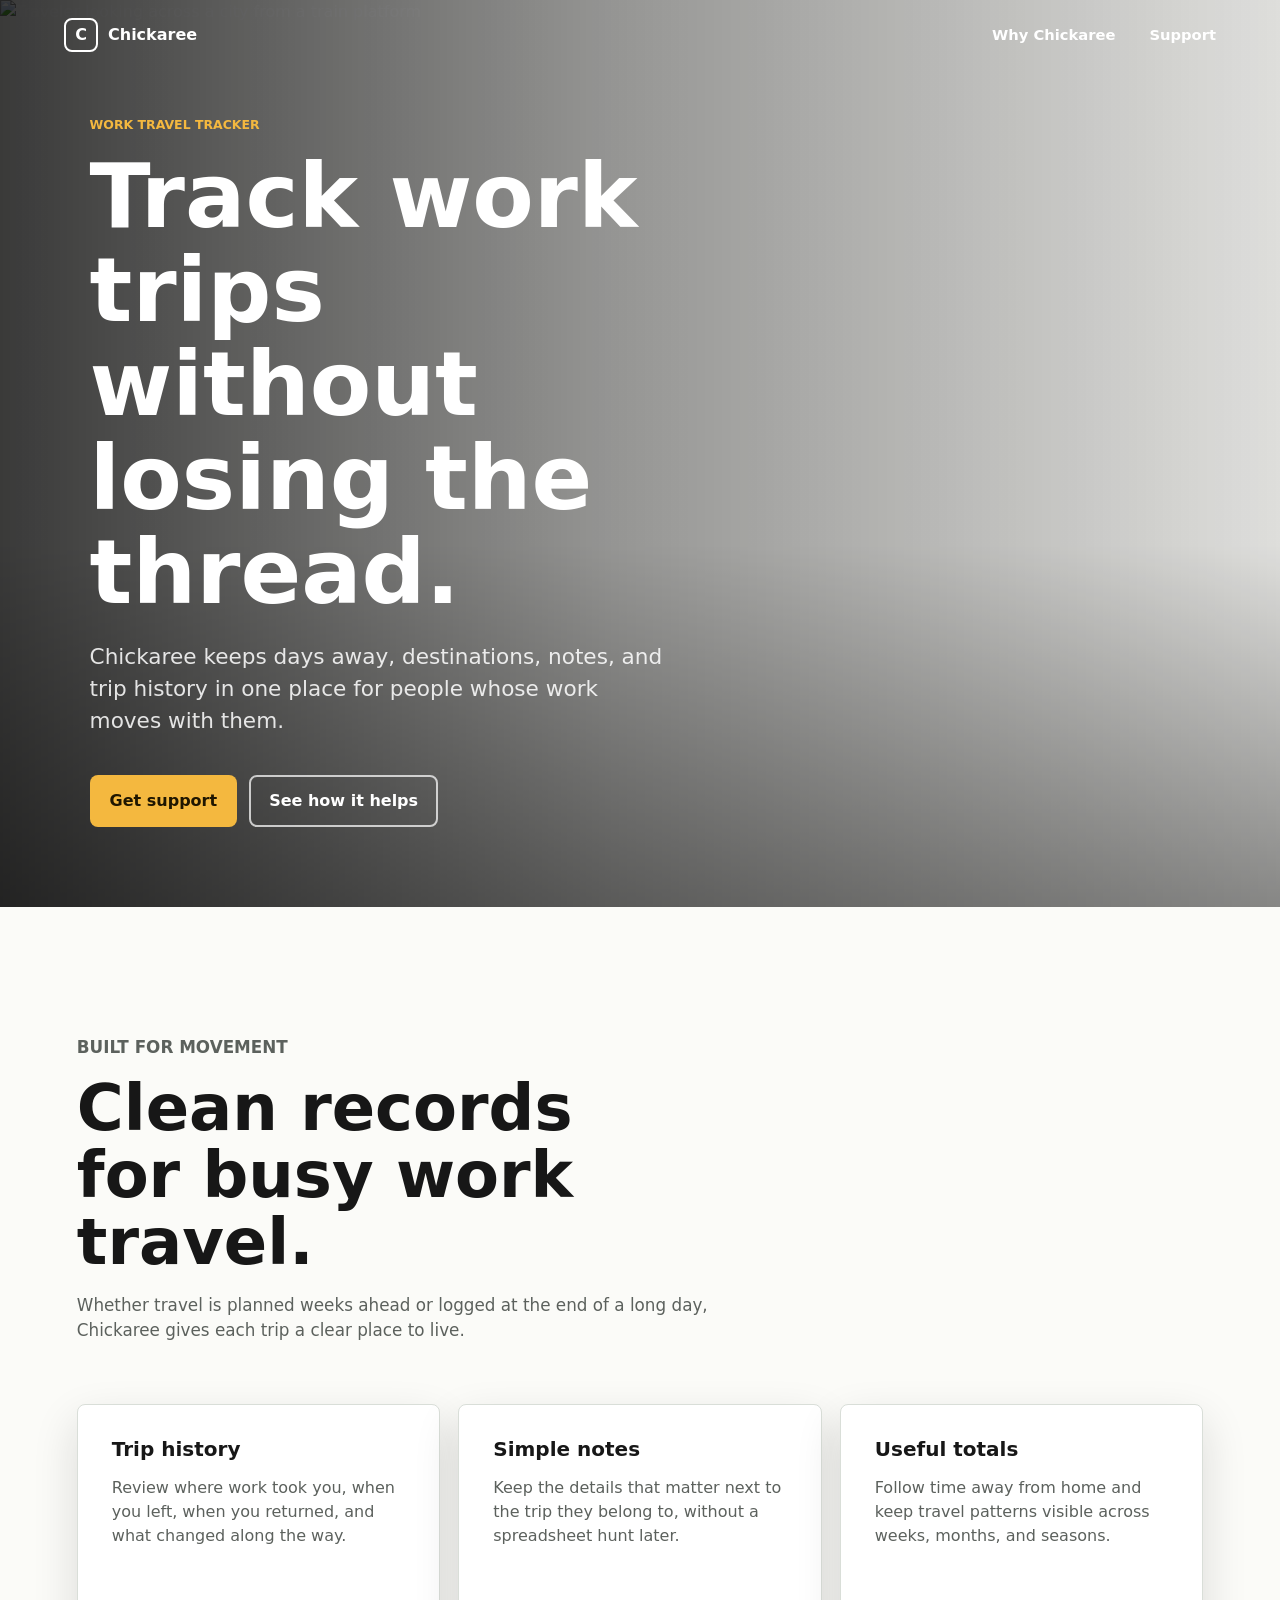
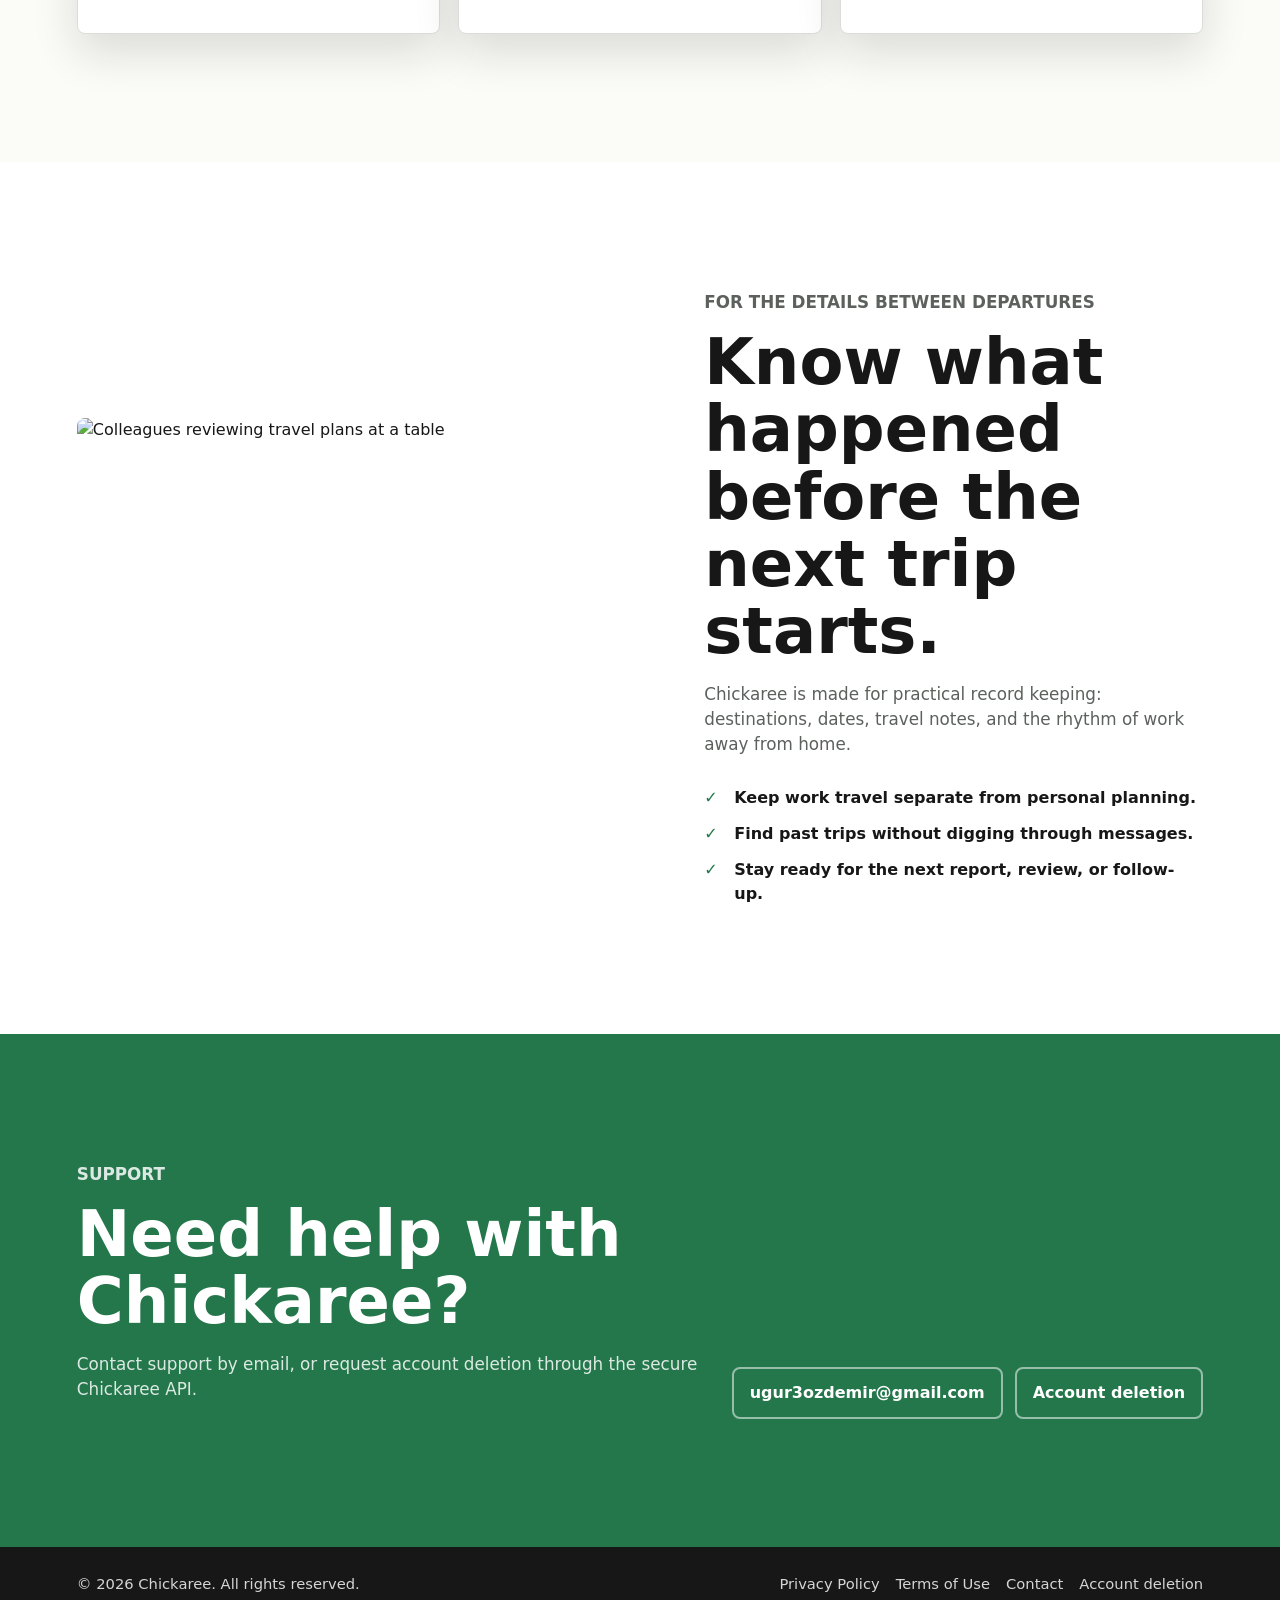
==== index.html @ 0c3364b8 "Initial static landing page" ====
<!doctype html>
<html lang="en">
  <head>
    <meta charset="utf-8">
    <meta name="viewport" content="width=device-width, initial-scale=1">
    <meta
      name="description"
      content="Chickaree helps travelling workers track work trips, time away, and the details needed to stay organized."
    >
    <title>Chickaree | Work Travel Tracker</title>
    <link rel="preconnect" href="https://images.unsplash.com">
    <link rel="stylesheet" href="styles.css">
  </head>
  <body>
    <header class="site-header" aria-label="Primary navigation">
      <a class="brand" href="/" aria-label="Chickaree home">
        <span class="brand-mark" aria-hidden="true">C</span>
        <span>Chickaree</span>
      </a>
      <nav class="nav-links" aria-label="Footer pages">
        <a href="#why">Why Chickaree</a>
        <a href="#support">Support</a>
      </nav>
    </header>

    <main>
      <section class="hero">
        <picture>
          <source
            media="(max-width: 720px)"
            srcset="https://images.unsplash.com/photo-1488646953014-85cb44e25828?auto=format&fit=crop&w=900&q=80"
          >
          <img
            src="https://images.unsplash.com/photo-1488646953014-85cb44e25828?auto=format&fit=crop&w=1800&q=80"
            alt="Traveler looking across a city from a train platform"
          >
        </picture>
        <div class="hero-overlay"></div>
        <div class="hero-content">
          <p class="eyebrow">Work Travel Tracker</p>
          <h1>Track work trips without losing the thread.</h1>
          <p class="hero-copy">
            Chickaree keeps days away, destinations, notes, and trip history in one place for people whose work moves with them.
          </p>
          <div class="hero-actions">
            <a class="button primary" href="#support">Get support</a>
            <a class="button secondary" href="#why">See how it helps</a>
          </div>
        </div>
      </section>

      <section class="intro" id="why">
        <div class="section-copy">
          <p class="eyebrow">Built for movement</p>
          <h2>Clean records for busy work travel.</h2>
          <p>
            Whether travel is planned weeks ahead or logged at the end of a long day, Chickaree gives each trip a clear place to live.
          </p>
        </div>
        <div class="feature-grid">
          <article class="feature-card">
            <h3>Trip history</h3>
            <p>Review where work took you, when you left, when you returned, and what changed along the way.</p>
          </article>
          <article class="feature-card">
            <h3>Simple notes</h3>
            <p>Keep the details that matter next to the trip they belong to, without a spreadsheet hunt later.</p>
          </article>
          <article class="feature-card">
            <h3>Useful totals</h3>
            <p>Follow time away from home and keep travel patterns visible across weeks, months, and seasons.</p>
          </article>
        </div>
      </section>

      <section class="split-section">
        <div class="image-panel">
          <img
            src="https://images.unsplash.com/photo-1521737604893-d14cc237f11d?auto=format&fit=crop&w=1100&q=80"
            alt="Colleagues reviewing travel plans at a table"
          >
        </div>
        <div class="section-copy">
          <p class="eyebrow">For the details between departures</p>
          <h2>Know what happened before the next trip starts.</h2>
          <p>
            Chickaree is made for practical record keeping: destinations, dates, travel notes, and the rhythm of work away from home.
          </p>
          <ul class="check-list">
            <li>Keep work travel separate from personal planning.</li>
            <li>Find past trips without digging through messages.</li>
            <li>Stay ready for the next report, review, or follow-up.</li>
          </ul>
        </div>
      </section>

      <section class="support-section" id="support">
        <div class="section-copy">
          <p class="eyebrow">Support</p>
          <h2>Need help with Chickaree?</h2>
          <p>
            Contact support by email, or request account deletion through the secure Chickaree API.
          </p>
        </div>
        <div class="support-links" aria-label="Support links">
          <a href="mailto:ugur3ozdemir@gmail.com">ugur3ozdemir@gmail.com</a>
          <a href="https://api.wagetracker.xyz/account-deletion">Account deletion</a>
        </div>
      </section>
    </main>

    <footer class="site-footer">
      <p>&copy; 2026 Chickaree. All rights reserved.</p>
      <div class="footer-links">
        <a href="privacy.html">Privacy Policy</a>
        <a href="terms.html">Terms of Use</a>
        <a href="mailto:ugur3ozdemir@gmail.com">Contact</a>
        <a href="https://api.wagetracker.xyz/account-deletion">Account deletion</a>
      </div>
    </footer>
  </body>
</html>
---- styles.css ----
:root {
  color-scheme: light;
  --ink: #171717;
  --muted: #5c615d;
  --paper: #fbfbf8;
  --white: #ffffff;
  --green: #23774b;
  --green-dark: #155b36;
  --coral: #e2553f;
  --gold: #f4b83f;
  --line: #d9ded8;
  --shadow: 0 18px 45px rgba(23, 23, 23, 0.14);
}

* {
  box-sizing: border-box;
}

html {
  scroll-behavior: smooth;
}

body {
  margin: 0;
  background: var(--paper);
  color: var(--ink);
  font-family: Inter, ui-sans-serif, system-ui, -apple-system, BlinkMacSystemFont, "Segoe UI", sans-serif;
  line-height: 1.5;
}

img {
  display: block;
  max-width: 100%;
}

a {
  color: inherit;
}

.site-header {
  position: fixed;
  top: 0;
  left: 0;
  z-index: 20;
  display: flex;
  width: 100%;
  align-items: center;
  justify-content: space-between;
  gap: 24px;
  padding: 18px clamp(18px, 5vw, 64px);
  color: var(--white);
}

.brand,
.nav-links,
.hero-actions,
.support-links,
.footer-links {
  display: flex;
  align-items: center;
}

.brand {
  gap: 10px;
  font-size: 1rem;
  font-weight: 800;
  text-decoration: none;
}

.brand-mark {
  display: grid;
  width: 34px;
  height: 34px;
  place-items: center;
  border: 2px solid currentColor;
  border-radius: 8px;
}

.nav-links {
  gap: clamp(14px, 4vw, 34px);
  font-size: 0.92rem;
  font-weight: 700;
}

.nav-links a,
.footer-links a,
.support-links a {
  text-decoration: none;
}

.nav-links a:hover,
.footer-links a:hover,
.support-links a:hover {
  text-decoration: underline;
  text-underline-offset: 4px;
}

.hero {
  position: relative;
  min-height: 92vh;
  overflow: hidden;
  color: var(--white);
}

.hero picture,
.hero img,
.hero-overlay {
  position: absolute;
  inset: 0;
}

.hero img {
  width: 100%;
  height: 100%;
  object-fit: cover;
}

.hero-overlay {
  background:
    linear-gradient(90deg, rgba(0, 0, 0, 0.76), rgba(0, 0, 0, 0.38) 48%, rgba(0, 0, 0, 0.08)),
    linear-gradient(0deg, rgba(0, 0, 0, 0.42), rgba(0, 0, 0, 0.04) 40%);
}

.hero-content {
  position: relative;
  z-index: 1;
  display: flex;
  min-height: 92vh;
  width: min(760px, 100%);
  flex-direction: column;
  justify-content: center;
  padding: 116px clamp(18px, 7vw, 92px) 80px;
}

.eyebrow {
  margin: 0 0 14px;
  color: var(--coral);
  font-size: 0.78rem;
  font-weight: 900;
  letter-spacing: 0;
  text-transform: uppercase;
}

.hero .eyebrow {
  color: var(--gold);
}

h1,
h2,
h3,
p {
  overflow-wrap: anywhere;
}

h1,
h2,
h3 {
  margin: 0;
  line-height: 1.05;
}

h1 {
  max-width: 12ch;
  font-size: clamp(3rem, 7vw, 6.6rem);
}

h2 {
  max-width: 13ch;
  font-size: clamp(2.3rem, 5vw, 4.4rem);
}

h3 {
  font-size: 1.25rem;
}

.hero-copy,
.section-copy p {
  max-width: 64ch;
  color: var(--muted);
  font-size: 1.05rem;
}

.hero-copy {
  max-width: 54ch;
  color: rgba(255, 255, 255, 0.86);
  font-size: clamp(1.08rem, 2vw, 1.35rem);
}

.hero-actions {
  flex-wrap: wrap;
  gap: 12px;
  margin-top: 16px;
}

.button {
  display: inline-flex;
  min-height: 48px;
  align-items: center;
  justify-content: center;
  border: 2px solid transparent;
  border-radius: 8px;
  padding: 12px 18px;
  font-weight: 800;
  text-decoration: none;
}

.button.primary {
  background: var(--gold);
  color: #1f1600;
}

.button.secondary {
  border-color: rgba(255, 255, 255, 0.72);
  color: var(--white);
}

.intro,
.split-section,
.support-section {
  padding: clamp(64px, 10vw, 132px) clamp(18px, 6vw, 88px);
}

.intro {
  display: grid;
  gap: 44px;
}

.feature-grid {
  display: grid;
  grid-template-columns: repeat(3, minmax(0, 1fr));
  gap: 18px;
}

.feature-card {
  min-height: 230px;
  border: 1px solid var(--line);
  border-radius: 8px;
  background: var(--white);
  padding: clamp(22px, 4vw, 34px);
  box-shadow: var(--shadow);
}

.feature-card p {
  color: var(--muted);
}

.split-section {
  display: grid;
  grid-template-columns: minmax(0, 1.05fr) minmax(300px, 0.95fr);
  gap: clamp(28px, 6vw, 76px);
  align-items: center;
  background: var(--white);
}

.image-panel {
  min-height: 360px;
  overflow: hidden;
  border-radius: 8px;
}

.image-panel img {
  width: 100%;
  height: 100%;
  min-height: 360px;
  object-fit: cover;
}

.check-list {
  display: grid;
  gap: 12px;
  margin: 28px 0 0;
  padding: 0;
  list-style: none;
}

.check-list li {
  position: relative;
  padding-left: 30px;
  color: var(--ink);
  font-weight: 700;
}

.check-list li::before {
  position: absolute;
  left: 0;
  color: var(--green);
  content: "\2713";
  font-weight: 900;
}

.support-section {
  display: grid;
  grid-template-columns: minmax(0, 1fr) auto;
  gap: 28px;
  align-items: end;
  background: var(--green);
  color: var(--white);
}

.support-section .eyebrow {
  color: var(--gold);
}

.support-section .section-copy p {
  color: rgba(255, 255, 255, 0.84);
}

.support-links {
  flex-wrap: wrap;
  gap: 12px;
  justify-content: flex-end;
}

.support-links a {
  border: 2px solid rgba(255, 255, 255, 0.52);
  border-radius: 8px;
  padding: 12px 16px;
  font-weight: 800;
}

.site-footer {
  display: flex;
  align-items: center;
  justify-content: space-between;
  gap: 20px;
  padding: 26px clamp(18px, 6vw, 88px);
  background: var(--ink);
  color: rgba(255, 255, 255, 0.82);
  font-size: 0.92rem;
}

.site-footer p {
  margin: 0;
}

.footer-links {
  flex-wrap: wrap;
  gap: 16px;
  justify-content: flex-end;
}

.plain-page {
  display: flex;
  min-height: 100vh;
  flex-direction: column;
}

.plain-header {
  display: flex;
  width: 100%;
  align-items: center;
  justify-content: space-between;
  padding: 18px clamp(18px, 5vw, 64px);
  background: var(--green);
  color: var(--white);
}

.plain-content {
  width: min(860px, 100%);
  flex: 1;
  padding: clamp(64px, 10vw, 120px) clamp(18px, 6vw, 88px);
}

.plain-content h1 {
  max-width: none;
  color: var(--ink);
  font-size: clamp(2.7rem, 6vw, 5rem);
}

.plain-content p {
  max-width: 64ch;
  color: var(--muted);
  font-size: 1.05rem;
}

@media (max-width: 860px) {
  .site-header {
    position: absolute;
  }

  .nav-links {
    display: none;
  }

  .hero,
  .hero-content {
    min-height: 88vh;
  }

  .feature-grid,
  .split-section,
  .support-section {
    grid-template-columns: 1fr;
  }

  .support-links {
    justify-content: flex-start;
  }

  .site-footer {
    align-items: flex-start;
    flex-direction: column;
  }

  .footer-links {
    justify-content: flex-start;
  }
}

@media (max-width: 520px) {
  .hero-content {
    padding-top: 96px;
  }

  h1 {
    font-size: 2.75rem;
  }

  h2 {
    font-size: 2.05rem;
  }

  .button,
  .support-links a {
    width: 100%;
  }

  .feature-card {
    min-height: auto;
  }
}
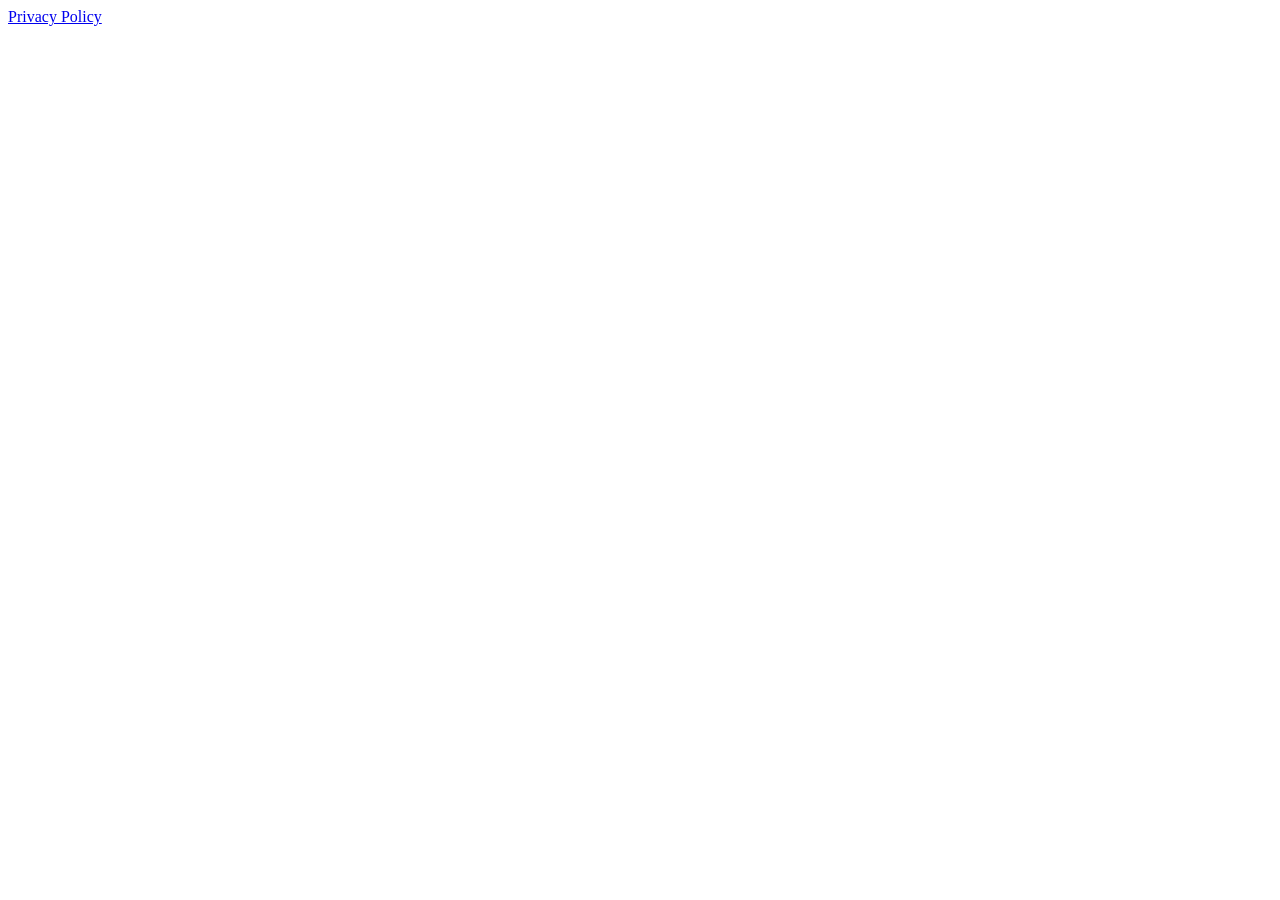
==== commit 591e56e5: "root page" ====
--- a/index.html
+++ b/index.html
@@ -1,122 +1,12 @@
-<!doctype html>
+<!DOCTYPE html>
 <html lang="en">
-  <head>
-    <meta charset="utf-8">
-    <meta name="viewport" content="width=device-width, initial-scale=1">
-    <meta
-      name="description"
-      content="Chickaree helps travelling workers track work trips, time away, and the details needed to stay organized."
-    >
-    <title>Chickaree | Work Travel Tracker</title>
-    <link rel="preconnect" href="https://images.unsplash.com">
-    <link rel="stylesheet" href="styles.css">
-  </head>
-  <body>
-    <header class="site-header" aria-label="Primary navigation">
-      <a class="brand" href="/" aria-label="Chickaree home">
-        <span class="brand-mark" aria-hidden="true">C</span>
-        <span>Chickaree</span>
-      </a>
-      <nav class="nav-links" aria-label="Footer pages">
-        <a href="#why">Why Chickaree</a>
-        <a href="#support">Support</a>
-      </nav>
-    </header>
+<head>
+    <meta charset="UTF-8">
+    <meta name="viewport" content="width=device-width, initial-scale=1.0">
+    <title>Chickaree</title>
+</head>
+<body>
+    <a href="privacy.html">Privacy Policy</a>
 
-    <main>
-      <section class="hero">
-        <picture>
-          <source
-            media="(max-width: 720px)"
-            srcset="https://images.unsplash.com/photo-1488646953014-85cb44e25828?auto=format&fit=crop&w=900&q=80"
-          >
-          <img
-            src="https://images.unsplash.com/photo-1488646953014-85cb44e25828?auto=format&fit=crop&w=1800&q=80"
-            alt="Traveler looking across a city from a train platform"
-          >
-        </picture>
-        <div class="hero-overlay"></div>
-        <div class="hero-content">
-          <p class="eyebrow">Work Travel Tracker</p>
-          <h1>Track work trips without losing the thread.</h1>
-          <p class="hero-copy">
-            Chickaree keeps days away, destinations, notes, and trip history in one place for people whose work moves with them.
-          </p>
-          <div class="hero-actions">
-            <a class="button primary" href="#support">Get support</a>
-            <a class="button secondary" href="#why">See how it helps</a>
-          </div>
-        </div>
-      </section>
-
-      <section class="intro" id="why">
-        <div class="section-copy">
-          <p class="eyebrow">Built for movement</p>
-          <h2>Clean records for busy work travel.</h2>
-          <p>
-            Whether travel is planned weeks ahead or logged at the end of a long day, Chickaree gives each trip a clear place to live.
-          </p>
-        </div>
-        <div class="feature-grid">
-          <article class="feature-card">
-            <h3>Trip history</h3>
-            <p>Review where work took you, when you left, when you returned, and what changed along the way.</p>
-          </article>
-          <article class="feature-card">
-            <h3>Simple notes</h3>
-            <p>Keep the details that matter next to the trip they belong to, without a spreadsheet hunt later.</p>
-          </article>
-          <article class="feature-card">
-            <h3>Useful totals</h3>
-            <p>Follow time away from home and keep travel patterns visible across weeks, months, and seasons.</p>
-          </article>
-        </div>
-      </section>
-
-      <section class="split-section">
-        <div class="image-panel">
-          <img
-            src="https://images.unsplash.com/photo-1521737604893-d14cc237f11d?auto=format&fit=crop&w=1100&q=80"
-            alt="Colleagues reviewing travel plans at a table"
-          >
-        </div>
-        <div class="section-copy">
-          <p class="eyebrow">For the details between departures</p>
-          <h2>Know what happened before the next trip starts.</h2>
-          <p>
-            Chickaree is made for practical record keeping: destinations, dates, travel notes, and the rhythm of work away from home.
-          </p>
-          <ul class="check-list">
-            <li>Keep work travel separate from personal planning.</li>
-            <li>Find past trips without digging through messages.</li>
-            <li>Stay ready for the next report, review, or follow-up.</li>
-          </ul>
-        </div>
-      </section>
-
-      <section class="support-section" id="support">
-        <div class="section-copy">
-          <p class="eyebrow">Support</p>
-          <h2>Need help with Chickaree?</h2>
-          <p>
-            Contact support by email, or request account deletion through the secure Chickaree API.
-          </p>
-        </div>
-        <div class="support-links" aria-label="Support links">
-          <a href="mailto:ugur3ozdemir@gmail.com">ugur3ozdemir@gmail.com</a>
-          <a href="https://api.wagetracker.xyz/account-deletion">Account deletion</a>
-        </div>
-      </section>
-    </main>
-
-    <footer class="site-footer">
-      <p>&copy; 2026 Chickaree. All rights reserved.</p>
-      <div class="footer-links">
-        <a href="privacy.html">Privacy Policy</a>
-        <a href="terms.html">Terms of Use</a>
-        <a href="mailto:ugur3ozdemir@gmail.com">Contact</a>
-        <a href="https://api.wagetracker.xyz/account-deletion">Account deletion</a>
-      </div>
-    </footer>
-  </body>
-</html>
+</body>
+</html>
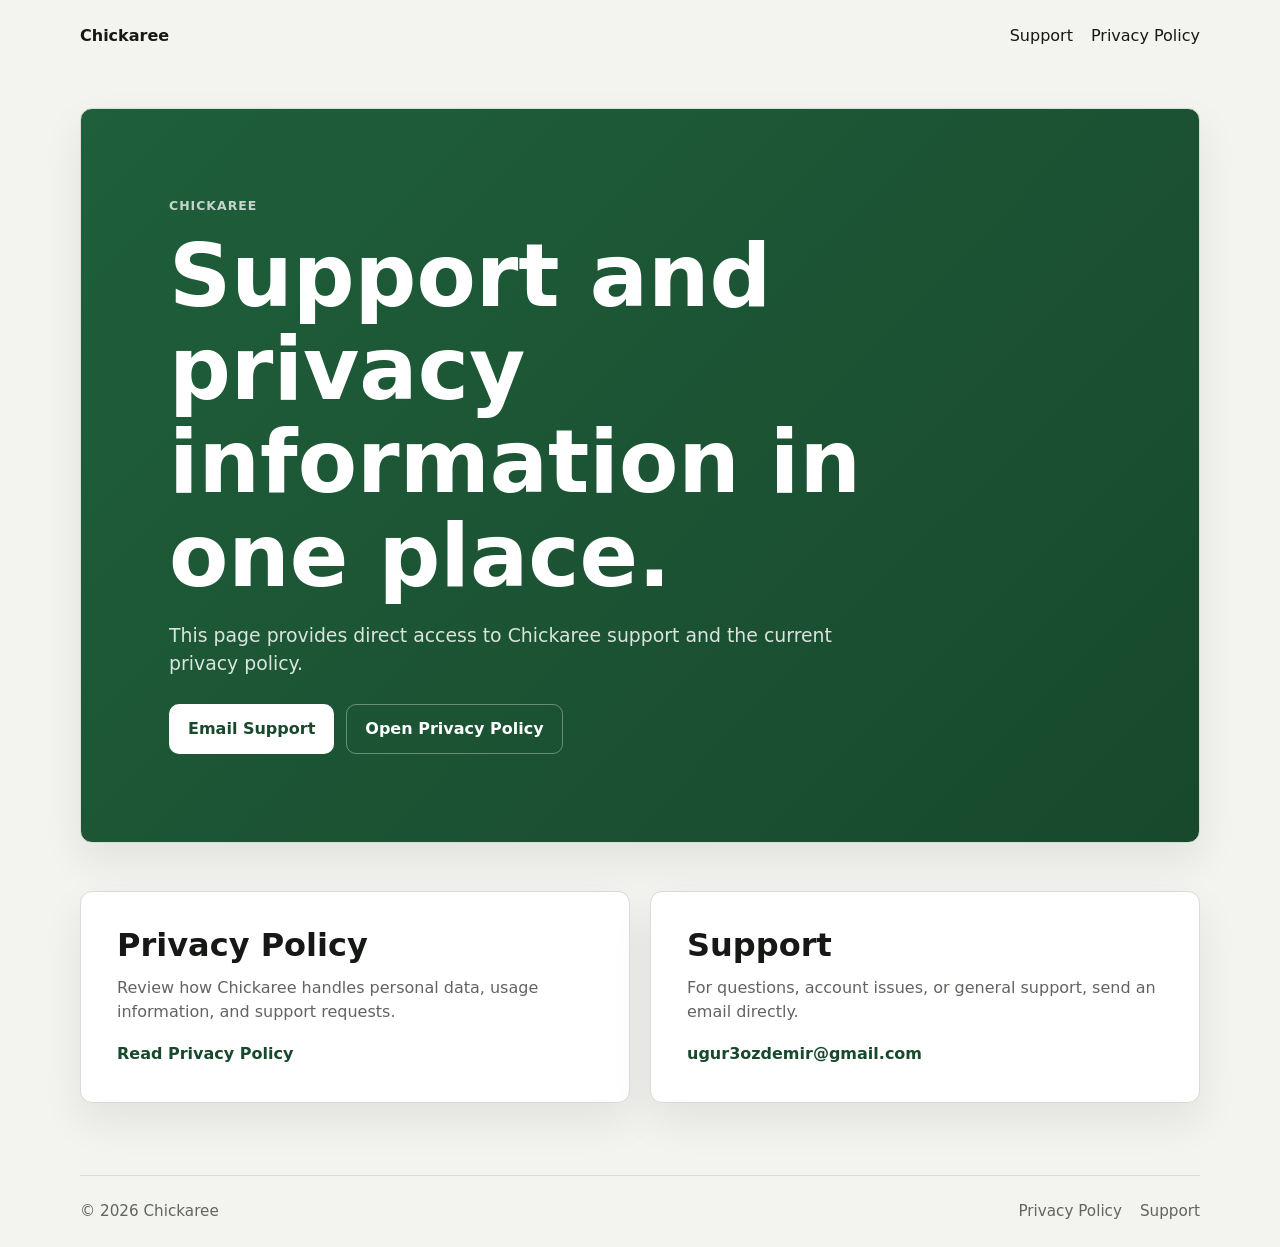
==== commit 6051bf26: "Add simple homepage with support and privacy links" ====
--- a/index.html
+++ b/index.html
@@ -1,12 +1,64 @@
-<!DOCTYPE html>
+<!doctype html>
 <html lang="en">
 <head>
-    <meta charset="UTF-8">
-    <meta name="viewport" content="width=device-width, initial-scale=1.0">
-    <title>Chickaree</title>
+  <meta charset="utf-8">
+  <meta name="viewport" content="width=device-width, initial-scale=1">
+  <title>Chickaree</title>
+  <meta
+    name="description"
+    content="Chickaree support and privacy information."
+  >
+  <link rel="stylesheet" href="styles.css">
 </head>
-<body>
-    <a href="privacy.html">Privacy Policy</a>
+<body class="home-page">
+  <header class="home-header">
+    <a class="brand" href="index.html">Chickaree</a>
+    <nav class="home-nav" aria-label="Primary">
+      <a href="#support">Support</a>
+      <a href="privacy.html">Privacy Policy</a>
+    </nav>
+  </header>
 
+  <main>
+    <section class="hero">
+      <div class="hero-inner">
+        <p class="eyebrow">Chickaree</p>
+        <h1>Support and privacy information in one place.</h1>
+        <p class="hero-copy">
+          This page provides direct access to Chickaree support and the current privacy policy.
+        </p>
+        <div class="hero-actions">
+          <a class="button primary" href="mailto:ugur3ozdemir@gmail.com">Email Support</a>
+          <a class="button secondary" href="privacy.html">Open Privacy Policy</a>
+        </div>
+      </div>
+    </section>
+
+    <section class="info-section">
+      <div class="info-card">
+        <h2>Privacy Policy</h2>
+        <p>
+          Review how Chickaree handles personal data, usage information, and support requests.
+        </p>
+        <a class="text-link" href="privacy.html">Read Privacy Policy</a>
+      </div>
+
+      <div class="info-card" id="support">
+        <h2>Support</h2>
+        <p>
+          For questions, account issues, or general support, send an email directly.
+        </p>
+        <a class="text-link" href="mailto:ugur3ozdemir@gmail.com">ugur3ozdemir@gmail.com</a>
+      </div>
+    </section>
+  </main>
+
+  <footer class="home-footer">
+    <p>© 2026 Chickaree</p>
+    <div class="footer-links">
+      <a href="privacy.html">Privacy Policy</a>
+      <a href="mailto:ugur3ozdemir@gmail.com">Support</a>
+    </div>
+  </footer>
 </body>
-</html>+</html>
--- a/styles.css
+++ b/styles.css
@@ -0,0 +1,216 @@
+:root {
+  color-scheme: light;
+  --background: #f3f4ef;
+  --surface: #ffffff;
+  --text: #151815;
+  --muted: #60655f;
+  --line: #d7dcd5;
+  --brand: #1f5f3b;
+  --brand-dark: #18492d;
+  --shadow: 0 18px 40px rgba(21, 24, 21, 0.08);
+}
+
+* {
+  box-sizing: border-box;
+}
+
+html {
+  scroll-behavior: smooth;
+}
+
+body {
+  margin: 0;
+  background: var(--background);
+  color: var(--text);
+  font-family: Inter, ui-sans-serif, system-ui, -apple-system, BlinkMacSystemFont, "Segoe UI", sans-serif;
+  line-height: 1.5;
+}
+
+a {
+  color: inherit;
+}
+
+.home-page {
+  min-height: 100vh;
+}
+
+.home-header,
+.home-footer,
+.hero-inner,
+.info-section {
+  width: min(1120px, calc(100% - 32px));
+  margin: 0 auto;
+}
+
+.home-header,
+.home-footer {
+  display: flex;
+  align-items: center;
+  justify-content: space-between;
+  gap: 20px;
+  padding: 24px 0;
+}
+
+.brand,
+.home-nav,
+.hero-actions,
+.footer-links {
+  display: flex;
+  align-items: center;
+}
+
+.brand {
+  font-size: 1rem;
+  font-weight: 800;
+  text-decoration: none;
+}
+
+.home-nav,
+.footer-links {
+  gap: 18px;
+}
+
+.home-nav a,
+.footer-links a,
+.text-link {
+  text-decoration: none;
+}
+
+.home-nav a:hover,
+.footer-links a:hover,
+.text-link:hover {
+  text-decoration: underline;
+  text-underline-offset: 4px;
+}
+
+.hero {
+  padding: 36px 0 24px;
+}
+
+.hero-inner {
+  border: 1px solid var(--line);
+  border-radius: 12px;
+  background: linear-gradient(135deg, var(--brand), var(--brand-dark));
+  color: #ffffff;
+  box-shadow: var(--shadow);
+  padding: clamp(36px, 8vw, 88px);
+}
+
+.eyebrow {
+  margin: 0 0 14px;
+  font-size: 0.78rem;
+  font-weight: 800;
+  letter-spacing: 0.08em;
+  text-transform: uppercase;
+  color: rgba(255, 255, 255, 0.74);
+}
+
+h1,
+h2,
+p {
+  margin: 0;
+  overflow-wrap: anywhere;
+}
+
+h1,
+h2 {
+  line-height: 1.08;
+}
+
+h1 {
+  max-width: 12ch;
+  font-size: clamp(2.8rem, 8vw, 5.4rem);
+}
+
+h2 {
+  font-size: clamp(1.5rem, 4vw, 2rem);
+}
+
+.hero-copy {
+  max-width: 58ch;
+  margin-top: 18px;
+  color: rgba(255, 255, 255, 0.84);
+  font-size: clamp(1rem, 2vw, 1.18rem);
+}
+
+.hero-actions {
+  flex-wrap: wrap;
+  gap: 12px;
+  margin-top: 26px;
+}
+
+.button {
+  display: inline-flex;
+  min-height: 48px;
+  align-items: center;
+  justify-content: center;
+  border: 1px solid transparent;
+  border-radius: 10px;
+  padding: 12px 18px;
+  font-weight: 700;
+  text-decoration: none;
+}
+
+.button.primary {
+  background: #ffffff;
+  color: var(--brand-dark);
+}
+
+.button.secondary {
+  border-color: rgba(255, 255, 255, 0.34);
+  color: #ffffff;
+}
+
+.info-section {
+  display: grid;
+  grid-template-columns: repeat(2, minmax(0, 1fr));
+  gap: 20px;
+  padding: 24px 0 72px;
+}
+
+.info-card {
+  border: 1px solid var(--line);
+  border-radius: 12px;
+  background: var(--surface);
+  box-shadow: var(--shadow);
+  padding: clamp(24px, 4vw, 36px);
+}
+
+.info-card p {
+  margin-top: 14px;
+  color: var(--muted);
+}
+
+.text-link {
+  display: inline-block;
+  margin-top: 18px;
+  color: var(--brand-dark);
+  font-weight: 700;
+}
+
+.home-footer {
+  border-top: 1px solid var(--line);
+  color: var(--muted);
+  font-size: 0.95rem;
+}
+
+.home-footer p {
+  margin: 0;
+}
+
+@media (max-width: 720px) {
+  .home-header,
+  .home-footer,
+  .home-nav {
+    align-items: flex-start;
+    flex-direction: column;
+  }
+
+  .info-section {
+    grid-template-columns: 1fr;
+  }
+
+  .button {
+    width: 100%;
+  }
+}
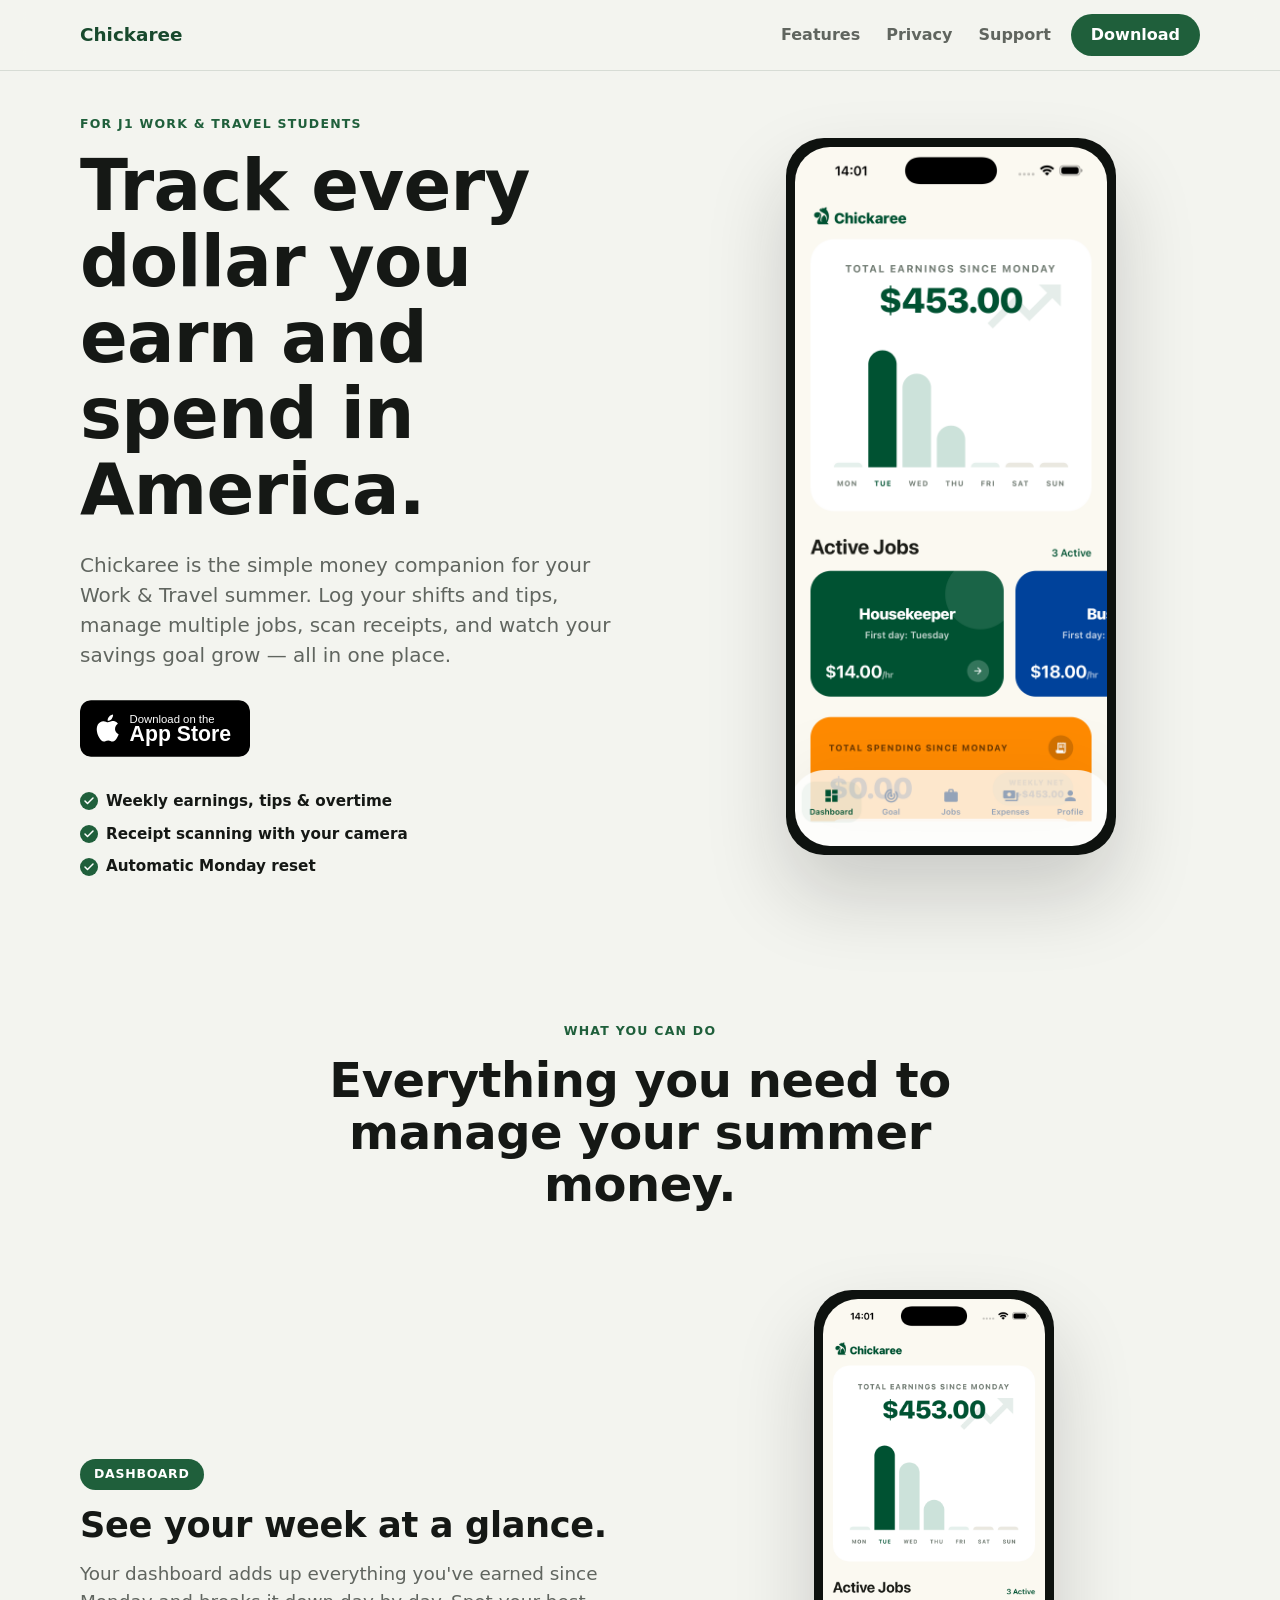
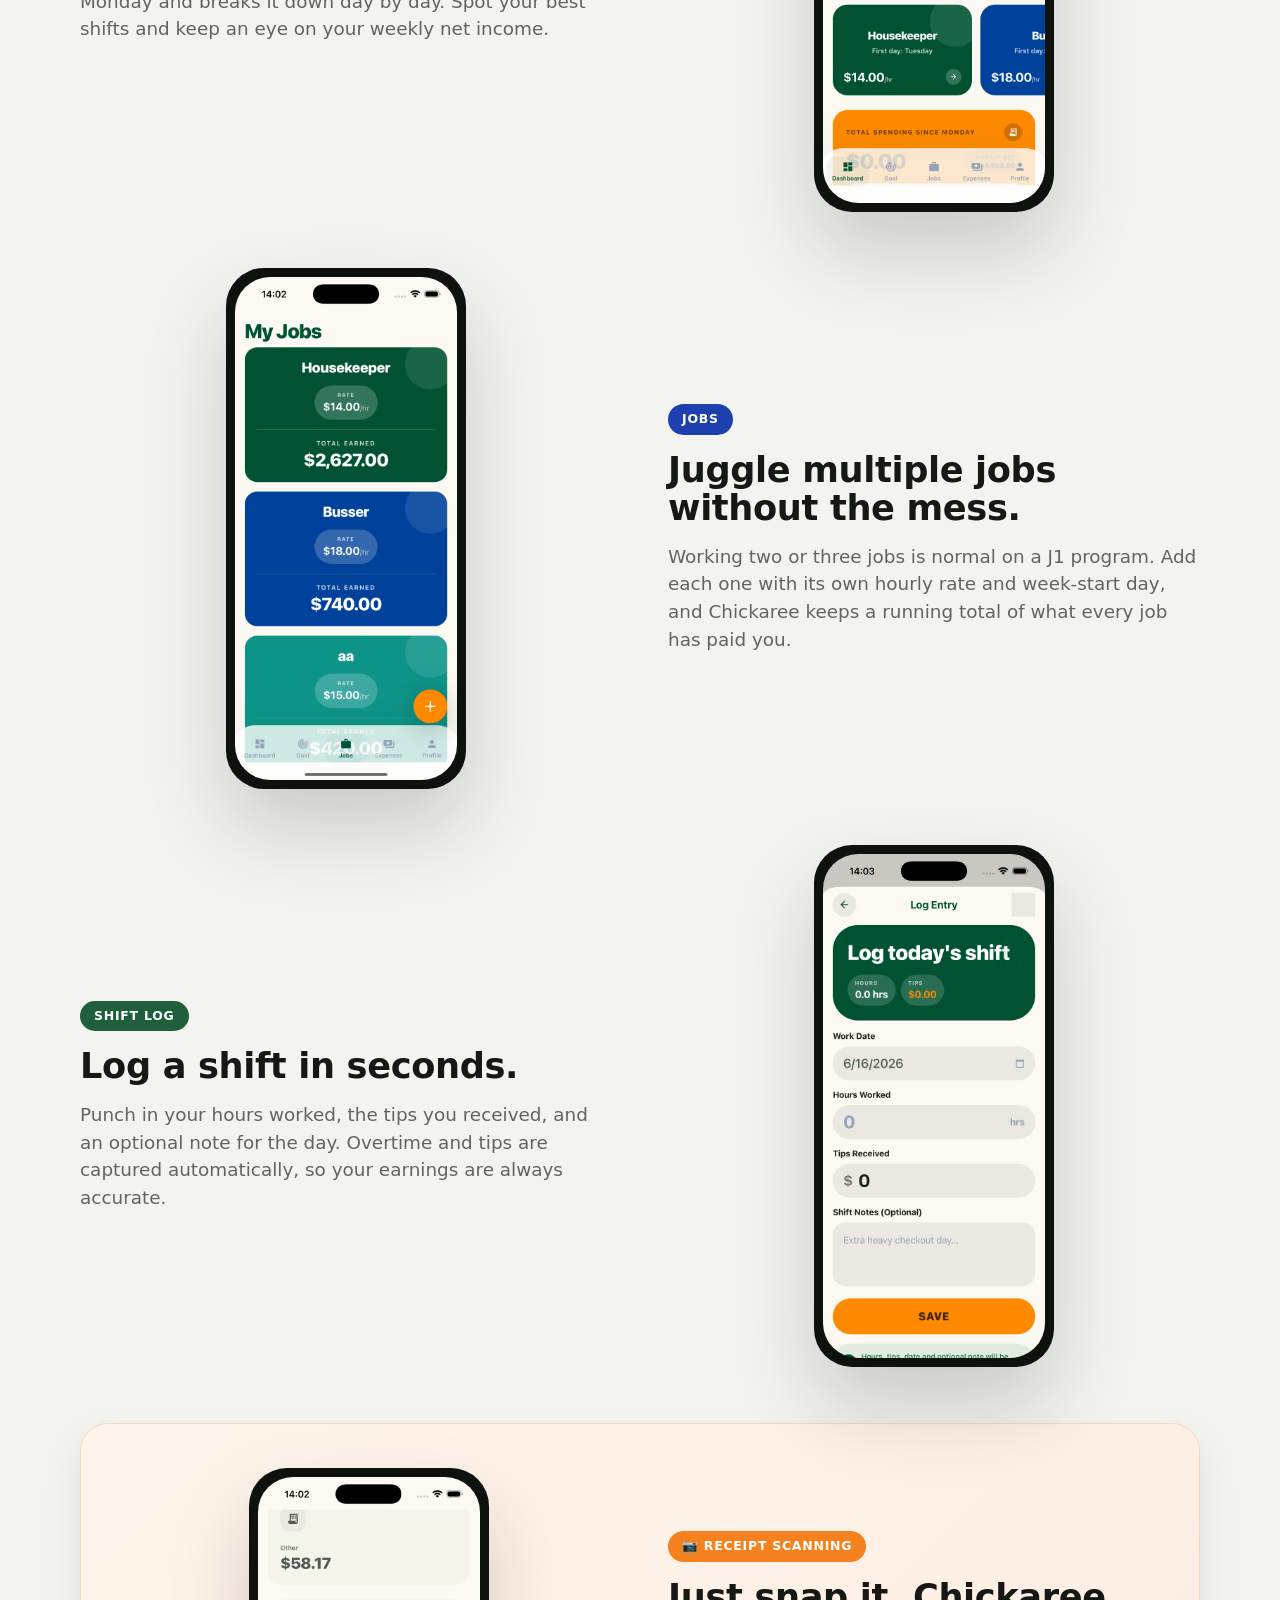
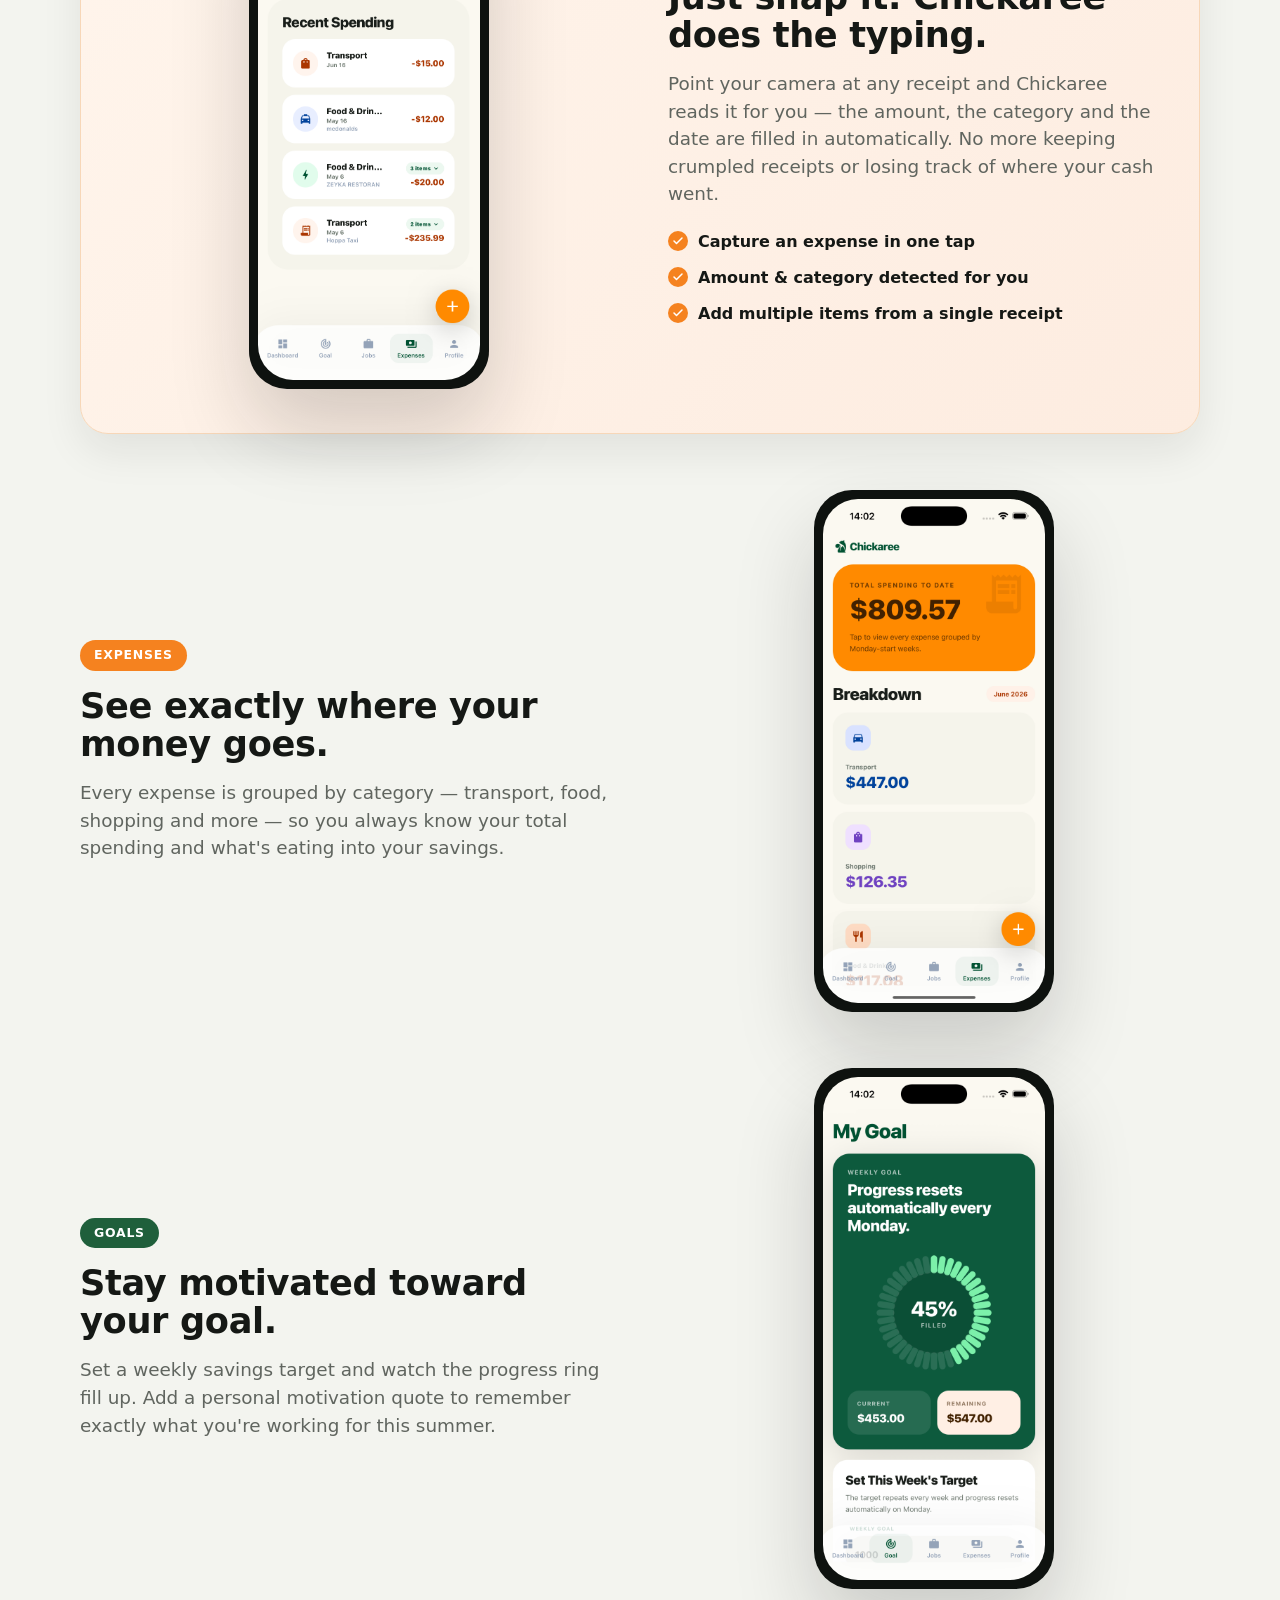
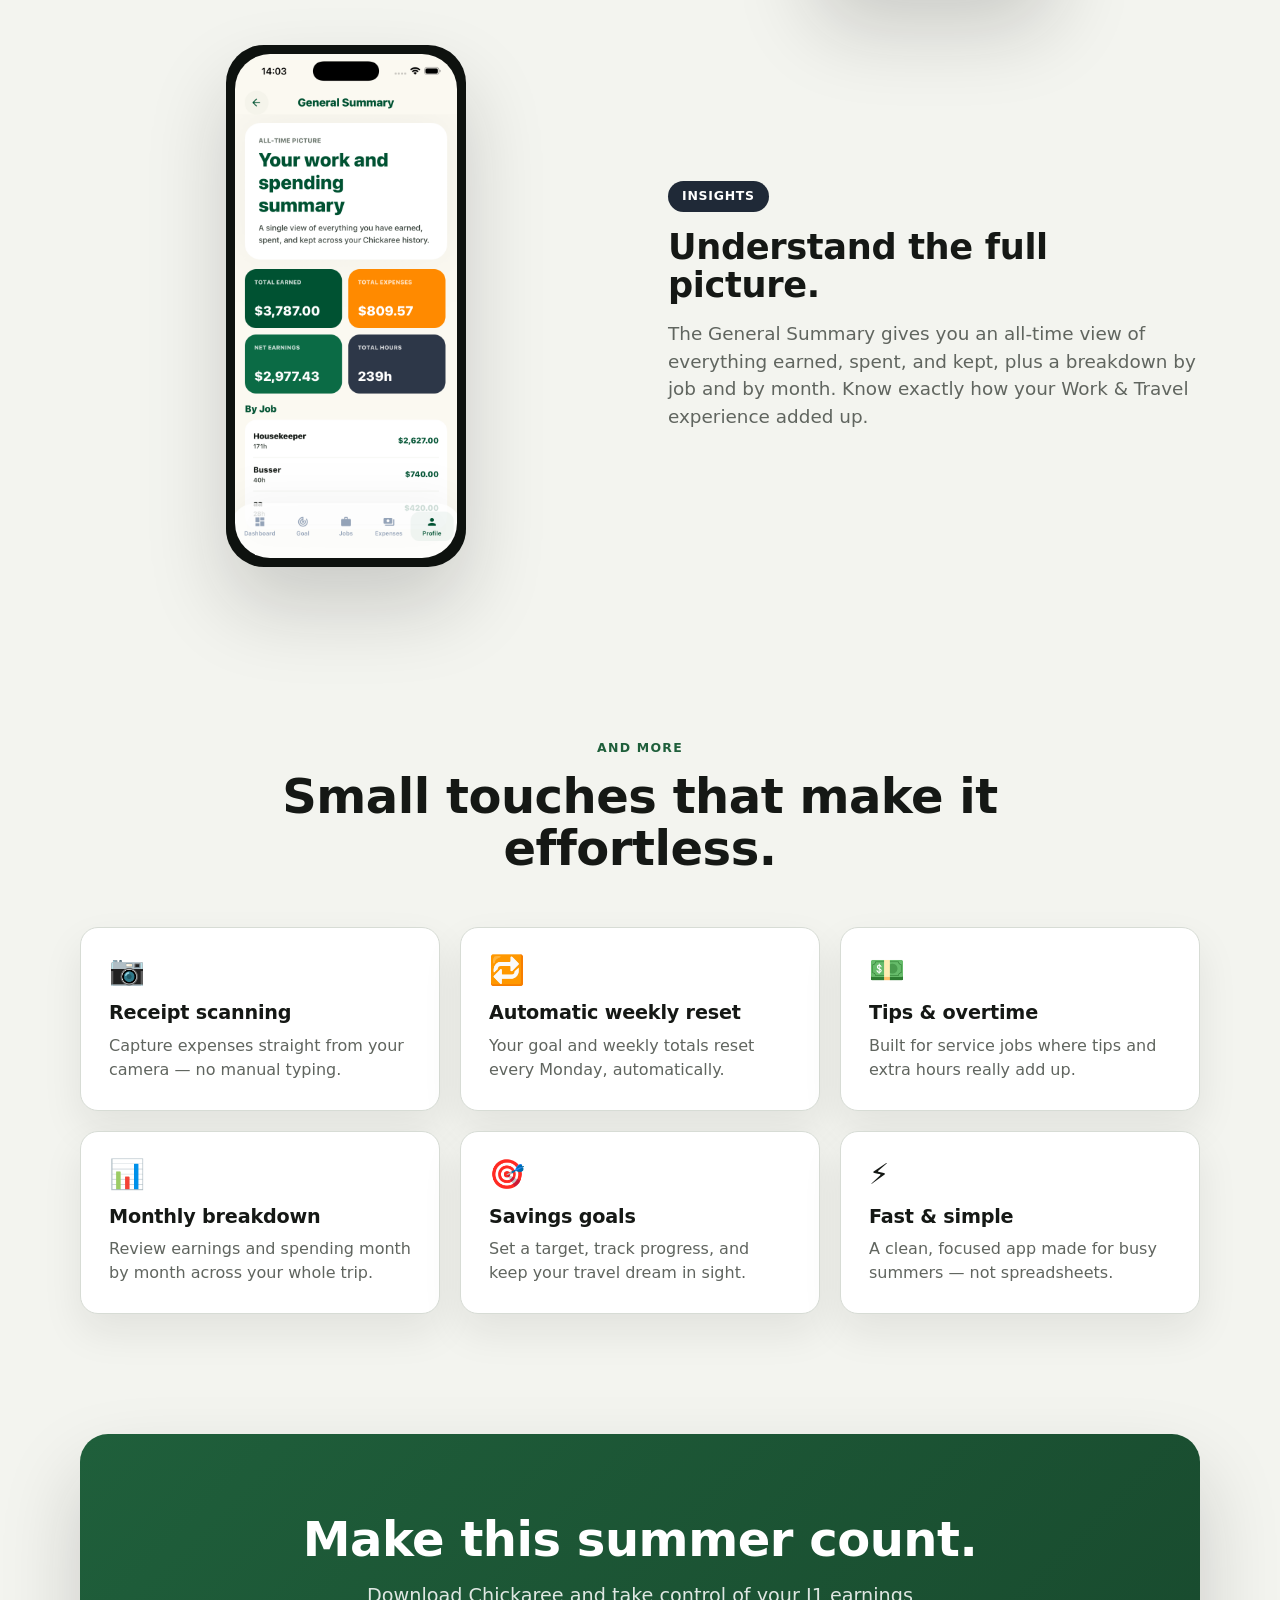
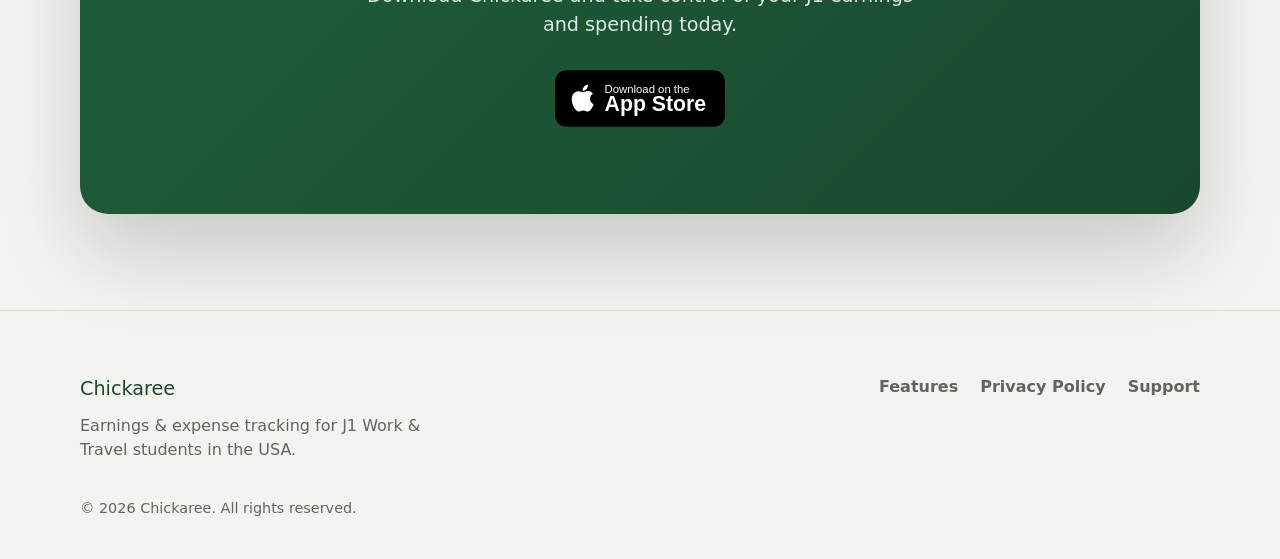
==== commit 610ba375: "Redesign landing page as a full product marketing page Replaces the placeholder support/privacy page" ====
--- a/index.html
+++ b/index.html
@@ -3,62 +3,265 @@
 <head>
   <meta charset="utf-8">
   <meta name="viewport" content="width=device-width, initial-scale=1">
-  <title>Chickaree</title>
+  <title>Chickaree — Earnings &amp; expense tracker for J1 Work &amp; Travel students</title>
   <meta
     name="description"
-    content="Chickaree support and privacy information."
+    content="Chickaree helps J1 Work &amp; Travel students in the USA track weekly earnings, multiple jobs, tips, expenses, and savings goals. Scan receipts and see where every dollar goes."
   >
+  <meta property="og:title" content="Chickaree — Earnings & expense tracker for J1 students">
+  <meta property="og:description" content="Track weekly earnings, jobs, tips, expenses and goals while you Work & Travel in America.">
+  <meta property="og:type" content="website">
   <link rel="stylesheet" href="styles.css">
 </head>
-<body class="home-page">
-  <header class="home-header">
-    <a class="brand" href="index.html">Chickaree</a>
-    <nav class="home-nav" aria-label="Primary">
-      <a href="#support">Support</a>
-      <a href="privacy.html">Privacy Policy</a>
-    </nav>
+<body>
+  <header class="site-header">
+    <div class="header-inner">
+      <a class="brand" href="index.html" aria-label="Chickaree home">
+        <span class="brand-name">Chickaree</span>
+      </a>
+      <nav class="site-nav" aria-label="Primary">
+        <a href="#features">Features</a>
+        <a href="privacy.html">Privacy</a>
+        <a href="#support">Support</a>
+      </nav>
+      <a class="nav-cta" href="https://apps.apple.com/tr/app/chickaree-j1-wagetracker/id6762767337">Download</a>
+    </div>
   </header>
 
   <main>
+    <!-- HERO -->
     <section class="hero">
       <div class="hero-inner">
-        <p class="eyebrow">Chickaree</p>
-        <h1>Support and privacy information in one place.</h1>
-        <p class="hero-copy">
-          This page provides direct access to Chickaree support and the current privacy policy.
-        </p>
-        <div class="hero-actions">
-          <a class="button primary" href="mailto:ugur3ozdemir@gmail.com">Email Support</a>
-          <a class="button secondary" href="privacy.html">Open Privacy Policy</a>
-        </div>
-      </div>
-    </section>
-
-    <section class="info-section">
-      <div class="info-card">
-        <h2>Privacy Policy</h2>
-        <p>
-          Review how Chickaree handles personal data, usage information, and support requests.
-        </p>
-        <a class="text-link" href="privacy.html">Read Privacy Policy</a>
-      </div>
-
-      <div class="info-card" id="support">
-        <h2>Support</h2>
-        <p>
-          For questions, account issues, or general support, send an email directly.
-        </p>
-        <a class="text-link" href="mailto:ugur3ozdemir@gmail.com">ugur3ozdemir@gmail.com</a>
+        <div class="hero-copy">
+          <p class="eyebrow">For J1 Work &amp; Travel students</p>
+          <h1>Track every dollar you earn and spend in America.</h1>
+          <p class="lead">
+            Chickaree is the simple money companion for your Work &amp; Travel summer.
+            Log your shifts and tips, manage multiple jobs, scan receipts, and watch your
+            savings goal grow — all in one place.
+          </p>
+          <div class="hero-actions">
+            <a class="store-badge" href="https://apps.apple.com/tr/app/chickaree-j1-wagetracker/id6762767337" aria-label="Download on the App Store">
+              <svg viewBox="0 0 120 40" width="170" height="57" role="img" aria-hidden="true" xmlns="http://www.w3.org/2000/svg">
+                <rect width="120" height="40" rx="8" fill="#000"/>
+                <path d="M24.77 20.3c-.02-2.4 1.96-3.56 2.05-3.62-1.12-1.64-2.86-1.86-3.48-1.89-1.48-.15-2.89.87-3.64.87-.75 0-1.91-.85-3.14-.83-1.62.02-3.11.94-3.94 2.39-1.68 2.92-.43 7.23 1.2 9.6.8 1.16 1.76 2.46 3 2.42 1.2-.05 1.66-.78 3.11-.78 1.45 0 1.86.78 3.13.75 1.29-.02 2.11-1.18 2.9-2.35.93-1.35 1.31-2.66 1.33-2.73-.03-.01-2.55-.98-2.58-3.88zM22.36 13.23c.66-.81 1.11-1.91 .98-3.03-.95.04-2.13.66-2.82 1.45-.61.7-1.15 1.84-1.01 2.91 1.07.08 2.17-.54 2.85-1.33z" fill="#fff"/>
+                <text x="35" y="16" fill="#fff" font-family="Inter, Arial, sans-serif" font-size="8">Download on the</text>
+                <text x="35" y="29" fill="#fff" font-family="Inter, Arial, sans-serif" font-size="15" font-weight="600">App Store</text>
+              </svg>
+            </a>
+          </div>
+          <ul class="hero-points">
+            <li>Weekly earnings, tips &amp; overtime</li>
+            <li>Receipt scanning with your camera</li>
+            <li>Automatic Monday reset</li>
+          </ul>
+        </div>
+        <div class="hero-visual">
+          <div class="phone-frame phone-hero">
+            <img src="images/dashboard.png" alt="Chickaree dashboard showing total weekly earnings and a daily bar chart" loading="eager" width="1320" height="2868">
+          </div>
+        </div>
+      </div>
+    </section>
+
+    <!-- FEATURE ROWS -->
+    <section id="features" class="features">
+      <div class="section-head">
+        <p class="eyebrow">What you can do</p>
+        <h2>Everything you need to manage your summer money.</h2>
+      </div>
+
+      <div class="feature-row">
+        <div class="feature-text">
+          <span class="chip chip-green">Dashboard</span>
+          <h3>See your week at a glance.</h3>
+          <p>
+            Your dashboard adds up everything you've earned since Monday and breaks it down
+            day by day. Spot your best shifts and keep an eye on your weekly net income.
+          </p>
+        </div>
+        <div class="feature-media">
+          <div class="phone-frame">
+            <img src="images/dashboard.png" alt="Weekly earnings dashboard with daily bar chart and active jobs" loading="lazy" width="1320" height="2868">
+          </div>
+        </div>
+      </div>
+
+      <div class="feature-row reverse">
+        <div class="feature-text">
+          <span class="chip chip-blue">Jobs</span>
+          <h3>Juggle multiple jobs without the mess.</h3>
+          <p>
+            Working two or three jobs is normal on a J1 program. Add each one with its own
+            hourly rate and week-start day, and Chickaree keeps a running total of what
+            every job has paid you.
+          </p>
+        </div>
+        <div class="feature-media">
+          <div class="phone-frame">
+            <img src="images/jobs.png" alt="My Jobs screen listing several jobs with hourly rates and total earned" loading="lazy" width="1320" height="2868">
+          </div>
+        </div>
+      </div>
+
+      <div class="feature-row">
+        <div class="feature-text">
+          <span class="chip chip-green">Shift log</span>
+          <h3>Log a shift in seconds.</h3>
+          <p>
+            Punch in your hours worked, the tips you received, and an optional note for the day.
+            Overtime and tips are captured automatically, so your earnings are always accurate.
+          </p>
+        </div>
+        <div class="feature-media">
+          <div class="phone-frame">
+            <img src="images/log-entry.png" alt="Log Entry screen for recording hours worked and tips received" loading="lazy" width="1320" height="2868">
+          </div>
+        </div>
+      </div>
+
+      <div class="feature-row reverse highlight">
+        <div class="feature-text">
+          <span class="chip chip-orange">📷 Receipt scanning</span>
+          <h3>Just snap it. Chickaree does the typing.</h3>
+          <p>
+            Point your camera at any receipt and Chickaree reads it for you — the amount,
+            the category and the date are filled in automatically. No more keeping crumpled
+            receipts or losing track of where your cash went.
+          </p>
+          <ul class="feature-list">
+            <li>Capture an expense in one tap</li>
+            <li>Amount &amp; category detected for you</li>
+            <li>Add multiple items from a single receipt</li>
+          </ul>
+        </div>
+        <div class="feature-media">
+          <div class="phone-frame">
+            <img src="images/spending.png" alt="Recent spending list with scanned receipts grouped into items" loading="lazy" width="1320" height="2868">
+          </div>
+        </div>
+      </div>
+
+      <div class="feature-row">
+        <div class="feature-text">
+          <span class="chip chip-orange">Expenses</span>
+          <h3>See exactly where your money goes.</h3>
+          <p>
+            Every expense is grouped by category — transport, food, shopping and more — so you
+            always know your total spending and what's eating into your savings.
+          </p>
+        </div>
+        <div class="feature-media">
+          <div class="phone-frame">
+            <img src="images/expenses.png" alt="Expenses breakdown by category with total spending" loading="lazy" width="1320" height="2868">
+          </div>
+        </div>
+      </div>
+
+      <div class="feature-row">
+        <div class="feature-text">
+          <span class="chip chip-green">Goals</span>
+          <h3>Stay motivated toward your goal.</h3>
+          <p>
+            Set a weekly savings target and watch the progress ring fill up. Add a personal
+            motivation quote to remember exactly what you're working for this summer.
+          </p>
+        </div>
+        <div class="feature-media">
+          <div class="phone-frame">
+            <img src="images/goal.png" alt="Weekly goal screen with progress ring and motivation quote" loading="lazy" width="1320" height="2868">
+          </div>
+        </div>
+      </div>
+
+      <div class="feature-row reverse">
+        <div class="feature-text">
+          <span class="chip chip-navy">Insights</span>
+          <h3>Understand the full picture.</h3>
+          <p>
+            The General Summary gives you an all-time view of everything earned, spent, and kept,
+            plus a breakdown by job and by month. Know exactly how your Work &amp; Travel
+            experience added up.
+          </p>
+        </div>
+        <div class="feature-media">
+          <div class="phone-frame">
+            <img src="images/summary.png" alt="General Summary with total earned, expenses, net earnings and hours" loading="lazy" width="1320" height="2868">
+          </div>
+        </div>
+      </div>
+    </section>
+
+    <!-- FEATURE GRID -->
+    <section class="grid-section">
+      <div class="section-head">
+        <p class="eyebrow">And more</p>
+        <h2>Small touches that make it effortless.</h2>
+      </div>
+      <div class="feature-grid">
+        <div class="grid-card">
+          <span class="grid-icon" aria-hidden="true">📷</span>
+          <h3>Receipt scanning</h3>
+          <p>Capture expenses straight from your camera — no manual typing.</p>
+        </div>
+        <div class="grid-card">
+          <span class="grid-icon" aria-hidden="true">🔁</span>
+          <h3>Automatic weekly reset</h3>
+          <p>Your goal and weekly totals reset every Monday, automatically.</p>
+        </div>
+        <div class="grid-card">
+          <span class="grid-icon" aria-hidden="true">💵</span>
+          <h3>Tips &amp; overtime</h3>
+          <p>Built for service jobs where tips and extra hours really add up.</p>
+        </div>
+        <div class="grid-card">
+          <span class="grid-icon" aria-hidden="true">📊</span>
+          <h3>Monthly breakdown</h3>
+          <p>Review earnings and spending month by month across your whole trip.</p>
+        </div>
+        <div class="grid-card">
+          <span class="grid-icon" aria-hidden="true">🎯</span>
+          <h3>Savings goals</h3>
+          <p>Set a target, track progress, and keep your travel dream in sight.</p>
+        </div>
+        <div class="grid-card">
+          <span class="grid-icon" aria-hidden="true">⚡️</span>
+          <h3>Fast &amp; simple</h3>
+          <p>A clean, focused app made for busy summers — not spreadsheets.</p>
+        </div>
+      </div>
+    </section>
+
+    <!-- CTA -->
+    <section class="cta">
+      <div class="cta-inner">
+        <h2>Make this summer count.</h2>
+        <p>Download Chickaree and take control of your J1 earnings and spending today.</p>
+        <a class="store-badge light" href="https://apps.apple.com/tr/app/chickaree-j1-wagetracker/id6762767337" aria-label="Download on the App Store">
+          <svg viewBox="0 0 120 40" width="170" height="57" role="img" aria-hidden="true" xmlns="http://www.w3.org/2000/svg">
+            <rect width="120" height="40" rx="8" fill="#000"/>
+            <path d="M24.77 20.3c-.02-2.4 1.96-3.56 2.05-3.62-1.12-1.64-2.86-1.86-3.48-1.89-1.48-.15-2.89.87-3.64.87-.75 0-1.91-.85-3.14-.83-1.62.02-3.11.94-3.94 2.39-1.68 2.92-.43 7.23 1.2 9.6.8 1.16 1.76 2.46 3 2.42 1.2-.05 1.66-.78 3.11-.78 1.45 0 1.86.78 3.13.75 1.29-.02 2.11-1.18 2.9-2.35.93-1.35 1.31-2.66 1.33-2.73-.03-.01-2.55-.98-2.58-3.88zM22.36 13.23c.66-.81 1.11-1.91 .98-3.03-.95.04-2.13.66-2.82 1.45-.61.7-1.15 1.84-1.01 2.91 1.07.08 2.17-.54 2.85-1.33z" fill="#fff"/>
+            <text x="35" y="16" fill="#fff" font-family="Inter, Arial, sans-serif" font-size="8">Download on the</text>
+            <text x="35" y="29" fill="#fff" font-family="Inter, Arial, sans-serif" font-size="15" font-weight="600">App Store</text>
+          </svg>
+        </a>
       </div>
     </section>
   </main>
 
-  <footer class="home-footer">
-    <p>© 2026 Chickaree</p>
-    <div class="footer-links">
-      <a href="privacy.html">Privacy Policy</a>
-      <a href="mailto:ugur3ozdemir@gmail.com">Support</a>
+  <footer class="site-footer" id="support">
+    <div class="footer-inner">
+      <div class="footer-brand">
+        <span class="brand-name">Chickaree</span>
+        <p>Earnings &amp; expense tracking for J1 Work &amp; Travel students in the USA.</p>
+      </div>
+      <div class="footer-links">
+        <a href="#features">Features</a>
+        <a href="privacy.html">Privacy Policy</a>
+        <a href="mailto:ugur3ozdemir@gmail.com">Support</a>
+      </div>
     </div>
+    <p class="footer-copy">© 2026 Chickaree. All rights reserved.</p>
   </footer>
 </body>
 </html>
--- a/styles.css
+++ b/styles.css
@@ -7,7 +7,11 @@
   --line: #d7dcd5;
   --brand: #1f5f3b;
   --brand-dark: #18492d;
+  --orange: #f5821f;
+  --blue: #1e40af;
+  --navy: #1f2937;
   --shadow: 0 18px 40px rgba(21, 24, 21, 0.08);
+  --shadow-lg: 0 40px 80px rgba(21, 24, 21, 0.18);
 }
 
 * {
@@ -24,193 +28,491 @@
   color: var(--text);
   font-family: Inter, ui-sans-serif, system-ui, -apple-system, BlinkMacSystemFont, "Segoe UI", sans-serif;
   line-height: 1.5;
+  -webkit-font-smoothing: antialiased;
 }
 
 a {
   color: inherit;
 }
 
-.home-page {
-  min-height: 100vh;
-}
-
-.home-header,
-.home-footer,
-.hero-inner,
-.info-section {
-  width: min(1120px, calc(100% - 32px));
-  margin: 0 auto;
-}
-
-.home-header,
-.home-footer {
-  display: flex;
-  align-items: center;
-  justify-content: space-between;
-  gap: 20px;
-  padding: 24px 0;
-}
-
-.brand,
-.home-nav,
-.hero-actions,
-.footer-links {
-  display: flex;
-  align-items: center;
-}
-
-.brand {
-  font-size: 1rem;
-  font-weight: 800;
-  text-decoration: none;
-}
-
-.home-nav,
-.footer-links {
-  gap: 18px;
-}
-
-.home-nav a,
-.footer-links a,
-.text-link {
-  text-decoration: none;
-}
-
-.home-nav a:hover,
-.footer-links a:hover,
-.text-link:hover {
-  text-decoration: underline;
-  text-underline-offset: 4px;
-}
-
-.hero {
-  padding: 36px 0 24px;
-}
-
-.hero-inner {
-  border: 1px solid var(--line);
-  border-radius: 12px;
-  background: linear-gradient(135deg, var(--brand), var(--brand-dark));
-  color: #ffffff;
-  box-shadow: var(--shadow);
-  padding: clamp(36px, 8vw, 88px);
+h1, h2, h3, p {
+  margin: 0;
+  overflow-wrap: anywhere;
+}
+
+h1, h2, h3 {
+  line-height: 1.08;
+  letter-spacing: -0.01em;
 }
 
 .eyebrow {
   margin: 0 0 14px;
   font-size: 0.78rem;
   font-weight: 800;
-  letter-spacing: 0.08em;
+  letter-spacing: 0.1em;
   text-transform: uppercase;
-  color: rgba(255, 255, 255, 0.74);
-}
-
-h1,
-h2,
-p {
-  margin: 0;
-  overflow-wrap: anywhere;
-}
-
-h1,
-h2 {
-  line-height: 1.08;
-}
-
-h1 {
-  max-width: 12ch;
-  font-size: clamp(2.8rem, 8vw, 5.4rem);
-}
-
-h2 {
-  font-size: clamp(1.5rem, 4vw, 2rem);
-}
-
-.hero-copy {
-  max-width: 58ch;
-  margin-top: 18px;
-  color: rgba(255, 255, 255, 0.84);
-  font-size: clamp(1rem, 2vw, 1.18rem);
-}
-
-.hero-actions {
-  flex-wrap: wrap;
-  gap: 12px;
-  margin-top: 26px;
-}
-
-.button {
+  color: var(--brand);
+}
+
+/* ---------- Layout helpers ---------- */
+.header-inner,
+.hero-inner,
+.features,
+.grid-section,
+.cta-inner,
+.footer-inner {
+  width: min(1120px, calc(100% - 40px));
+  margin: 0 auto;
+}
+
+/* ---------- Header ---------- */
+.site-header {
+  position: sticky;
+  top: 0;
+  z-index: 20;
+  background: rgba(243, 244, 239, 0.82);
+  backdrop-filter: saturate(180%) blur(12px);
+  border-bottom: 1px solid var(--line);
+}
+
+.header-inner {
+  display: flex;
+  align-items: center;
+  gap: 20px;
+  padding: 14px 0;
+}
+
+.brand {
   display: inline-flex;
-  min-height: 48px;
+  align-items: center;
+  gap: 9px;
+  text-decoration: none;
+  font-weight: 800;
+}
+
+.brand-mark {
+  display: inline-flex;
+}
+
+.brand-name {
+  font-size: 1.15rem;
+  color: var(--brand-dark);
+}
+
+.site-nav {
+  margin-left: auto;
+  display: flex;
+  gap: 26px;
+}
+
+.site-nav a {
+  text-decoration: none;
+  font-weight: 600;
+  color: var(--muted);
+}
+
+.site-nav a:hover {
+  color: var(--text);
+}
+
+.nav-cta {
+  display: inline-flex;
   align-items: center;
   justify-content: center;
-  border: 1px solid transparent;
-  border-radius: 10px;
-  padding: 12px 18px;
+  min-height: 42px;
+  padding: 0 20px;
+  border-radius: 999px;
+  background: var(--brand);
+  color: #fff;
   font-weight: 700;
   text-decoration: none;
-}
-
-.button.primary {
-  background: #ffffff;
-  color: var(--brand-dark);
-}
-
-.button.secondary {
-  border-color: rgba(255, 255, 255, 0.34);
-  color: #ffffff;
-}
-
-.info-section {
+  transition: background 0.15s ease;
+}
+
+.nav-cta:hover {
+  background: var(--brand-dark);
+}
+
+/* ---------- Hero ---------- */
+.hero {
+  padding: clamp(20px, 4vw, 44px) 0 clamp(32px, 6vw, 72px);
+}
+
+.hero-inner {
   display: grid;
-  grid-template-columns: repeat(2, minmax(0, 1fr));
+  grid-template-columns: 1.05fr 0.95fr;
+  align-items: center;
+  gap: clamp(32px, 6vw, 72px);
+}
+
+.hero-copy h1 {
+  font-size: clamp(2.6rem, 6vw, 4.4rem);
+  max-width: 14ch;
+}
+
+.lead {
+  margin-top: 22px;
+  max-width: 52ch;
+  color: var(--muted);
+  font-size: clamp(1.05rem, 2vw, 1.25rem);
+}
+
+.hero-actions {
+  margin-top: 30px;
+}
+
+.hero-points {
+  margin: 26px 0 0;
+  padding: 0;
+  list-style: none;
+  display: flex;
+  flex-wrap: wrap;
+  gap: 10px 22px;
+  color: var(--text);
+  font-weight: 600;
+  font-size: 0.95rem;
+}
+
+.hero-points li {
+  display: flex;
+  align-items: center;
+  gap: 8px;
+}
+
+.hero-points li::before {
+  content: "";
+  width: 18px;
+  height: 18px;
+  border-radius: 50%;
+  background: var(--brand);
+  flex: none;
+  background-image: url("data:image/svg+xml,%3Csvg xmlns='http://www.w3.org/2000/svg' viewBox='0 0 24 24' fill='none' stroke='%23fff' stroke-width='3' stroke-linecap='round' stroke-linejoin='round'%3E%3Cpolyline points='20 6 9 17 4 12'/%3E%3C/svg%3E");
+  background-size: 12px;
+  background-repeat: no-repeat;
+  background-position: center;
+}
+
+.hero-visual {
+  display: flex;
+  justify-content: center;
+}
+
+/* ---------- App Store badge ---------- */
+.store-badge {
+  display: inline-flex;
+  text-decoration: none;
+  border-radius: 10px;
+  transition: transform 0.15s ease, box-shadow 0.15s ease;
+}
+
+.store-badge svg {
+  display: block;
+  border-radius: 10px;
+}
+
+.store-badge:hover {
+  transform: translateY(-2px);
+  box-shadow: 0 10px 24px rgba(0, 0, 0, 0.25);
+}
+
+/* ---------- Phone frame mockup ---------- */
+.phone-frame {
+  width: clamp(190px, 60%, 240px);
+  aspect-ratio: 1320 / 2868;
+  background: #0e120f;
+  border-radius: 38px;
+  padding: 9px;
+  box-shadow: var(--shadow-lg);
+}
+
+.phone-frame img {
+  display: block;
+  width: 100%;
+  height: 100%;
+  object-fit: cover;
+  border-radius: 35px;
+}
+
+.phone-hero {
+  width: clamp(240px, 90%, 330px);
+}
+
+/* ---------- Section heads ---------- */
+.section-head {
+  max-width: 760px;
+  margin: 0 auto clamp(28px, 5vw, 52px);
+  text-align: center;
+}
+
+.section-head h2 {
+  font-size: clamp(2rem, 4.5vw, 3rem);
+}
+
+/* ---------- Feature rows ---------- */
+.features {
+  padding: clamp(32px, 6vw, 72px) 0;
+}
+
+.feature-row {
+  display: grid;
+  grid-template-columns: 1fr 1fr;
+  align-items: center;
+  gap: clamp(24px, 5vw, 56px);
+  padding: clamp(14px, 2.5vw, 28px) 0;
+}
+
+.feature-row.reverse .feature-text {
+  order: 2;
+}
+
+.feature-media {
+  display: flex;
+  justify-content: center;
+}
+
+.feature-text h3 {
+  margin-top: 16px;
+  font-size: clamp(1.6rem, 3vw, 2.2rem);
+}
+
+.feature-text p {
+  margin-top: 16px;
+  color: var(--muted);
+  font-size: clamp(1rem, 1.6vw, 1.15rem);
+  max-width: 46ch;
+}
+
+.chip {
+  display: inline-block;
+  padding: 6px 14px;
+  border-radius: 999px;
+  font-size: 0.78rem;
+  font-weight: 800;
+  letter-spacing: 0.06em;
+  text-transform: uppercase;
+  color: #fff;
+}
+
+.chip-green { background: var(--brand); }
+.chip-blue { background: var(--blue); }
+.chip-orange { background: var(--orange); }
+.chip-navy { background: var(--navy); }
+
+/* Highlighted feature row (receipt scanning) */
+.feature-row.highlight {
+  background: linear-gradient(135deg, #fff5ec, #fdece0);
+  border: 1px solid #f7d7b8;
+  border-radius: 28px;
+  padding: clamp(24px, 4vw, 44px);
+  margin: clamp(14px, 2.5vw, 28px) 0;
+  box-shadow: var(--shadow);
+}
+
+.feature-list {
+  margin: 22px 0 0;
+  padding: 0;
+  list-style: none;
+  display: grid;
+  gap: 12px;
+}
+
+.feature-list li {
+  position: relative;
+  padding-left: 30px;
+  font-weight: 600;
+  color: var(--text);
+}
+
+.feature-list li::before {
+  content: "";
+  position: absolute;
+  left: 0;
+  top: 1px;
+  width: 20px;
+  height: 20px;
+  border-radius: 50%;
+  background: var(--orange) url("data:image/svg+xml,%3Csvg xmlns='http://www.w3.org/2000/svg' viewBox='0 0 24 24' fill='none' stroke='%23fff' stroke-width='3' stroke-linecap='round' stroke-linejoin='round'%3E%3Cpolyline points='20 6 9 17 4 12'/%3E%3C/svg%3E") center / 12px no-repeat;
+}
+
+/* ---------- Feature grid ---------- */
+.grid-section {
+  padding: clamp(32px, 6vw, 72px) 0;
+}
+
+.feature-grid {
+  display: grid;
+  grid-template-columns: repeat(3, minmax(0, 1fr));
   gap: 20px;
-  padding: 24px 0 72px;
-}
-
-.info-card {
+}
+
+.grid-card {
+  background: var(--surface);
   border: 1px solid var(--line);
-  border-radius: 12px;
-  background: var(--surface);
+  border-radius: 18px;
+  padding: 28px;
   box-shadow: var(--shadow);
-  padding: clamp(24px, 4vw, 36px);
-}
-
-.info-card p {
-  margin-top: 14px;
-  color: var(--muted);
-}
-
-.text-link {
-  display: inline-block;
-  margin-top: 18px;
-  color: var(--brand-dark);
-  font-weight: 700;
-}
-
-.home-footer {
+}
+
+.grid-icon {
+  font-size: 1.8rem;
+  line-height: 1;
+}
+
+.grid-card h3 {
+  margin-top: 16px;
+  font-size: 1.2rem;
+}
+
+.grid-card p {
+  margin-top: 10px;
+  color: var(--muted);
+}
+
+/* ---------- CTA ---------- */
+.cta {
+  padding: clamp(20px, 5vw, 48px) 0 clamp(56px, 8vw, 96px);
+}
+
+.cta-inner {
+  background: linear-gradient(135deg, var(--brand), var(--brand-dark));
+  color: #fff;
+  border-radius: 28px;
+  padding: clamp(40px, 7vw, 80px);
+  text-align: center;
+  box-shadow: var(--shadow-lg);
+}
+
+.cta-inner h2 {
+  font-size: clamp(2rem, 4.5vw, 3rem);
+}
+
+.cta-inner p {
+  margin: 16px auto 0;
+  max-width: 48ch;
+  color: rgba(255, 255, 255, 0.86);
+  font-size: clamp(1.05rem, 2vw, 1.2rem);
+}
+
+.cta-inner .store-badge {
+  margin-top: 30px;
+}
+
+/* ---------- Footer ---------- */
+.site-footer {
   border-top: 1px solid var(--line);
-  color: var(--muted);
-  font-size: 0.95rem;
-}
-
-.home-footer p {
-  margin: 0;
-}
-
-@media (max-width: 720px) {
-  .home-header,
-  .home-footer,
-  .home-nav {
-    align-items: flex-start;
+  padding: clamp(40px, 6vw, 64px) 0 40px;
+}
+
+.footer-inner {
+  display: flex;
+  flex-wrap: wrap;
+  justify-content: space-between;
+  gap: 28px;
+}
+
+.footer-brand .brand-name {
+  font-size: 1.2rem;
+}
+
+.footer-brand p {
+  margin-top: 10px;
+  max-width: 38ch;
+  color: var(--muted);
+}
+
+.footer-links {
+  display: flex;
+  flex-wrap: wrap;
+  gap: 22px;
+  align-items: flex-start;
+}
+
+.footer-links a {
+  text-decoration: none;
+  font-weight: 600;
+  color: var(--muted);
+}
+
+.footer-links a:hover {
+  color: var(--text);
+  text-decoration: underline;
+  text-underline-offset: 4px;
+}
+
+.footer-copy {
+  width: min(1120px, calc(100% - 40px));
+  margin: 36px auto 0;
+  color: var(--muted);
+  font-size: 0.9rem;
+}
+
+/* ---------- Responsive ---------- */
+@media (max-width: 900px) {
+  .hero-inner {
+    grid-template-columns: 1fr;
+    text-align: center;
+  }
+
+  .hero-copy h1,
+  .lead {
+    max-width: none;
+  }
+
+  .hero-actions,
+  .hero-points {
+    justify-content: center;
+  }
+
+  .hero-visual {
+    order: -1;
+  }
+
+  .feature-row,
+  .feature-row.reverse {
+    grid-template-columns: 1fr;
+    text-align: center;
+  }
+
+  .feature-row.reverse .feature-text {
+    order: 0;
+  }
+
+  .feature-text p {
+    margin-left: auto;
+    margin-right: auto;
+  }
+
+  .feature-list {
+    width: fit-content;
+    margin-left: auto;
+    margin-right: auto;
+    text-align: left;
+  }
+
+  .feature-grid {
+    grid-template-columns: repeat(2, minmax(0, 1fr));
+  }
+
+  .section-head {
+    max-width: none;
+    text-align: center;
+  }
+}
+
+@media (max-width: 600px) {
+  .site-nav {
+    display: none;
+  }
+
+  .nav-cta {
+    margin-left: auto;
+  }
+
+  .feature-grid {
+    grid-template-columns: 1fr;
+  }
+
+  .footer-inner {
     flex-direction: column;
   }
-
-  .info-section {
-    grid-template-columns: 1fr;
-  }
-
-  .button {
-    width: 100%;
-  }
-}
+}
